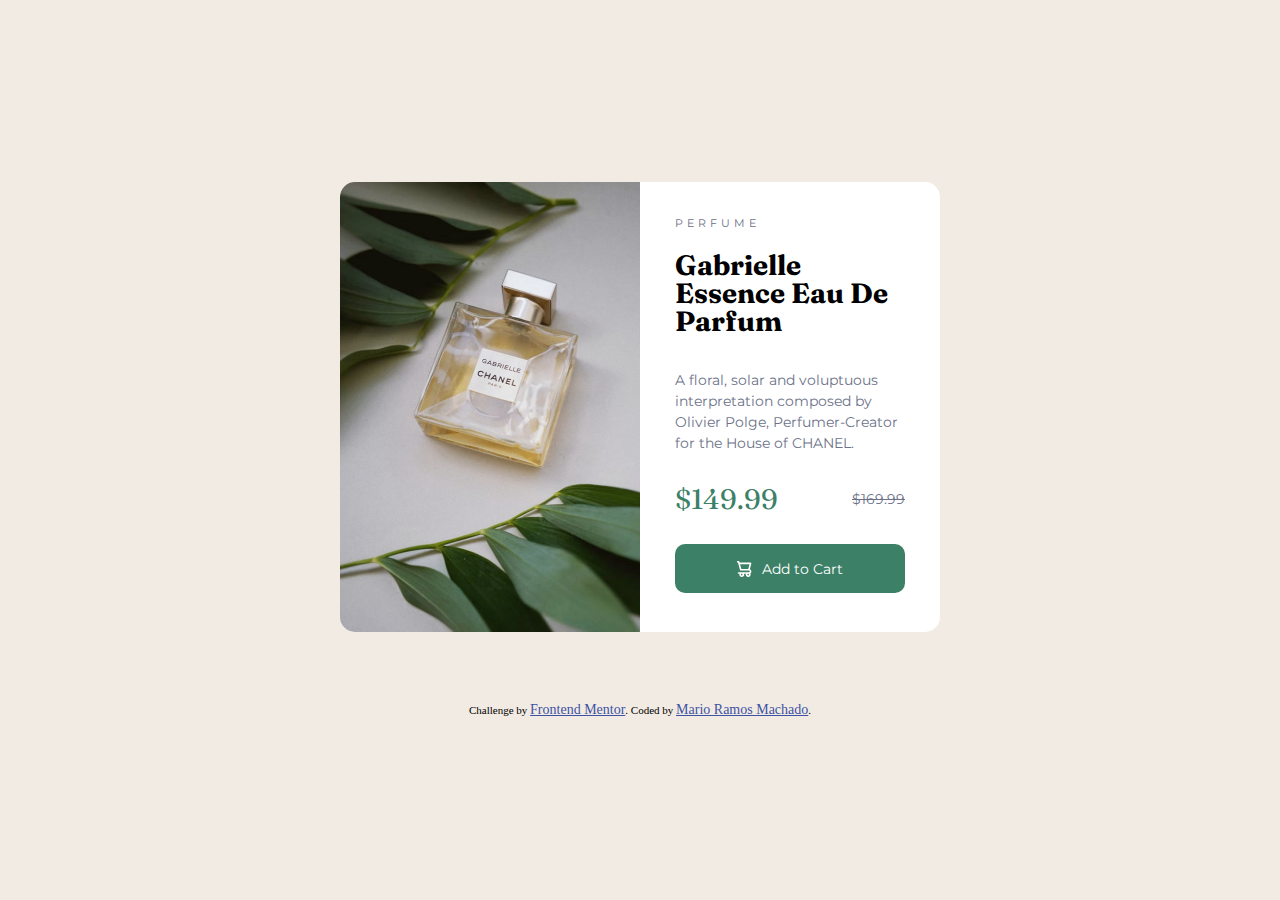
==== ejercicios/newbie/product-card/index.html @ 99b56a56 "add product preview card component challenge solution" ====
<!DOCTYPE html>
<html lang="en">

<head>
  <meta charset="UTF-8">
  <meta name="viewport" content="width=device-width, initial-scale=1.0">
  <!-- displays site properly based on user's device -->

  <link rel="icon" type="image/png" sizes="32x32" href="./images/favicon-32x32.png">

  <title>Frontend Mentor | Product preview card component</title>
  <link rel="stylesheet" href="styles.css">

  <!-- Feel free to remove these styles or customise in your own stylesheet 👍 -->
  <style>
    .attribution {
      font-size: 11px;
      text-align: center;
    }

    .attribution a {
      color: hsl(228, 45%, 44%);
    }
  </style>
</head>

<body>

  <div class="container">
    <div class="card">
      <div class="card-image">

      </div>
      <div class="card-body">
        <p class="title">PERFUME</p>

        <h1>Gabrielle Essence Eau De Parfum</h1>

        <p class="description">A floral, solar and voluptuous interpretation composed by Olivier Polge,
          Perfumer-Creator for the House of CHANEL.</p>

        <div class="prices">
          <span class="discount">$149.99</span>
          <span class="full">$169.99</span>
        </div>


        <button class="btn-primary"><img src="./images/icon-cart.svg" alt="icon-cart"> Add to Cart</button>


      </div>
    </div>
    <div class="attribution">
      Challenge by <a href="https://www.frontendmentor.io?ref=challenge" target="_blank">Frontend Mentor</a>.
      Coded by <a href="#">Mario Ramos Machado</a>.
    </div>
  </div>

</body>

</html>
---- ejercicios/newbie/product-card/styles.css ----
@import url("https://fonts.googleapis.com/css2?family=Fraunces:opsz,wght@9..144,700&family=Montserrat:wght@500;700&display=swap");

* {
  font-size: 14px;
  box-sizing: border-box;
  padding: 0;
  margin: 0;
}

body {
  box-sizing: border-box;
}

.container {
  width: 100vw;
  height: 100vh;
  background: hsl(30, 38%, 92%);
  display: flex;
  flex-direction: column;
  justify-content: center;
  align-items: center;
}

.card {
  display: flex;
  flex-direction: row;
  min-height: 450px;
  max-width: 600px;
  background: hsl(0, 0%, 100%);
  border-radius: 15px;
}

.card-image {
  height: 100%;
  width: 50%;
  background-image: url("./images/image-product-desktop.jpg");
  background-repeat: no-repeat;
  background-size: cover;
  overflow: hidden;
  border-top-left-radius: 15px;
  border-bottom-left-radius: 15px;
}

.card-body {
  height: 100%;
  width: 50%;
  display: flex;
  flex-direction: column;
  padding: 2.5rem;
}

.card-body .title {
  font-family: "Montserrat", sans-serif;
  letter-spacing: 4px;
  color: hsl(228, 12%, 48%);
  font-size: 0.75rem;
}

.card-body h1 {
  font-family: "Fraunces", serif;
  font-size: 2rem;
  line-height: 2rem;
  margin: 1.5rem 0;
  font-weight: 700;
}

.card-body .description {
  font-family: "Montserrat", sans-serif;
  color: hsl(228, 12%, 48%);
  font-size: 1rem;
  line-height: 1.5rem;
  margin: 1rem 0;
}

.card-body .prices {
  width: 100%;
  display: flex;
  flex-direction: row;
  justify-content: space-between;
  align-items: center;
  margin-top: 1rem;
  margin-bottom: 2rem;
}

.card-body .prices .discount {
  font-family: "Fraunces", serif;
  font-size: 2rem;
  color: hsl(158, 36%, 37%);
}

.card-body .prices .full {
  font-family: "Montserrat", sans-serif;
  color: hsl(228, 12%, 48%);
  font-size: 1rem;
  line-height: 1.5rem;
  text-decoration: line-through;
}

.btn-primary {
  height: 3.5rem;
  border: none;
  background: hsl(158, 36%, 37%);
  color: hsl(0, 0%, 100%);
  border-radius: 10px;
  font-family: "Montserrat", sans-serif;
  display: flex;
  flex-direction: row;
  align-items: center;
  justify-content: center;
  gap: 10px;
  transition: all 0.5s ease;
}

.btn-primary:hover {
  background: hsl(158, 57%, 22%);
}

.attribution {
  margin-top: 5rem;
}

@media (max-width: 600px) {
  .card {
    flex-direction: column;
    margin: 1rem;
    width: 350px;
    height: auto;
  }

  .card-image {
    width: 100%;
    background-image: url("./images/image-product-mobile.jpg");
    border-top-left-radius: 15px;
    border-top-right-radius: 15px;
    border-bottom-left-radius: 0;
    height: 250px;
    background-repeat: no-repeat;
    background-size: cover;
  }

  .card-body {
    width: 100%;
    height: auto;
    display: flex;
    flex-direction: column;
  }

  .attribution {
    display: none;
  }
}
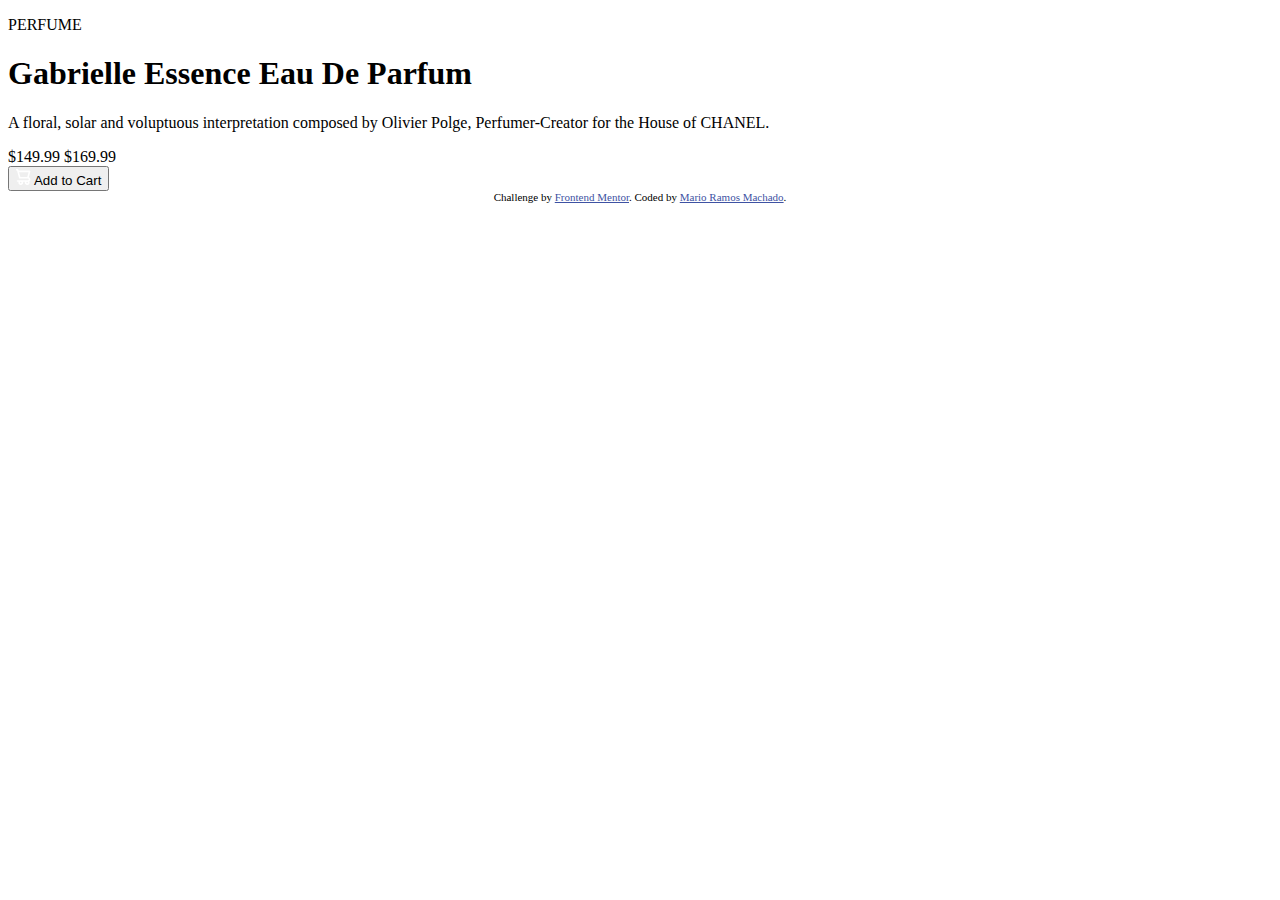
==== commit 79cf719d: "Update index.html" ====
--- a/ejercicios/newbie/product-card/index.html
+++ b/ejercicios/newbie/product-card/index.html
@@ -9,7 +9,7 @@
   <link rel="icon" type="image/png" sizes="32x32" href="./images/favicon-32x32.png">
 
   <title>Frontend Mentor | Product preview card component</title>
-  <link rel="stylesheet" href="styles.css">
+  <link rel="stylesheet" href="ejercicios/newbie/product-card/styles.css">
 
   <!-- Feel free to remove these styles or customise in your own stylesheet 👍 -->
   <style>
@@ -58,4 +58,4 @@
 
 </body>
 
-</html>+</html>
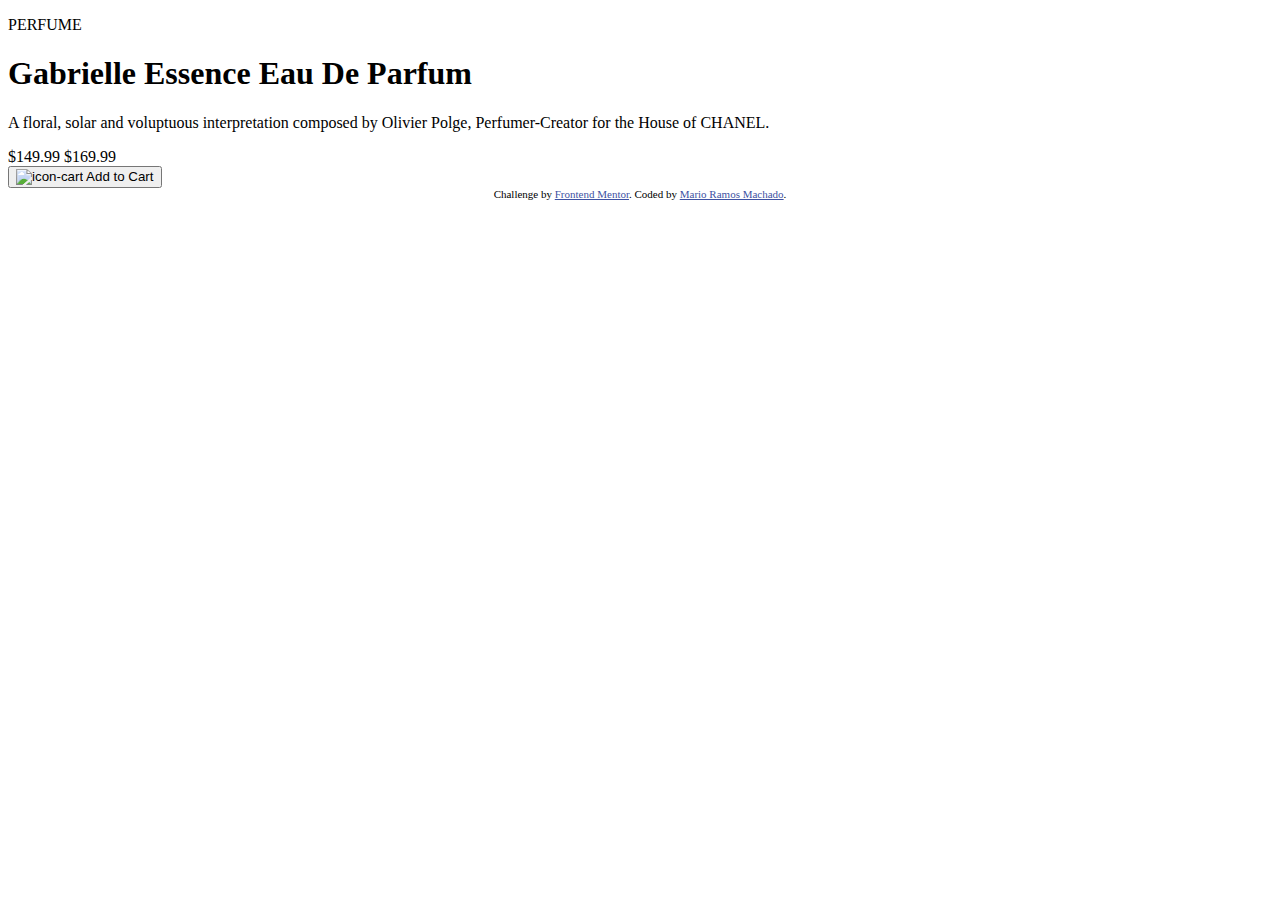
==== commit 6ba06324: "Update index.html" ====
--- a/ejercicios/newbie/product-card/index.html
+++ b/ejercicios/newbie/product-card/index.html
@@ -9,7 +9,7 @@
   <link rel="icon" type="image/png" sizes="32x32" href="./images/favicon-32x32.png">
 
   <title>Frontend Mentor | Product preview card component</title>
-  <link rel="stylesheet" href="ejercicios/newbie/product-card/styles.css">
+  <link rel="stylesheet" href="https://forontendmentor-c76m6ct5z-mareito.vercel.app/ejercicios/newbie/product-card/styles.css">
 
   <!-- Feel free to remove these styles or customise in your own stylesheet 👍 -->
   <style>
@@ -45,7 +45,7 @@
         </div>
 
 
-        <button class="btn-primary"><img src="./images/icon-cart.svg" alt="icon-cart"> Add to Cart</button>
+        <button class="btn-primary"><img src="https://forontendmentor-c76m6ct5z-mareito.vercel.app/ejercicios/newbie/product-card/images/icon-cart.svg" alt="icon-cart"> Add to Cart</button>
 
 
       </div>
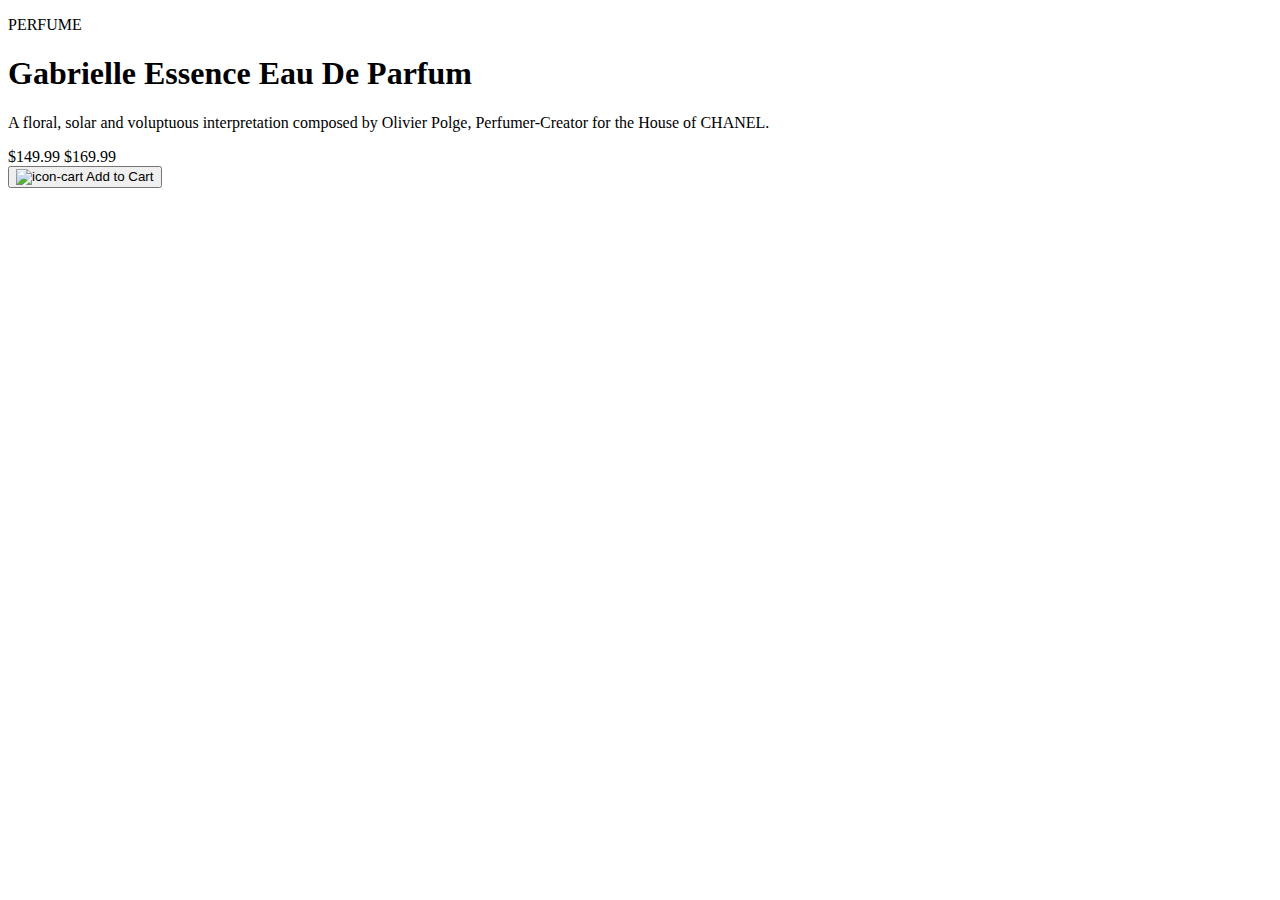
==== commit 4920a26a: "Update index.html" ====
--- a/ejercicios/newbie/product-card/index.html
+++ b/ejercicios/newbie/product-card/index.html
@@ -49,11 +49,7 @@
 
 
       </div>
-    </div>
-    <div class="attribution">
-      Challenge by <a href="https://www.frontendmentor.io?ref=challenge" target="_blank">Frontend Mentor</a>.
-      Coded by <a href="#">Mario Ramos Machado</a>.
-    </div>
+    </div>   
   </div>
 
 </body>
